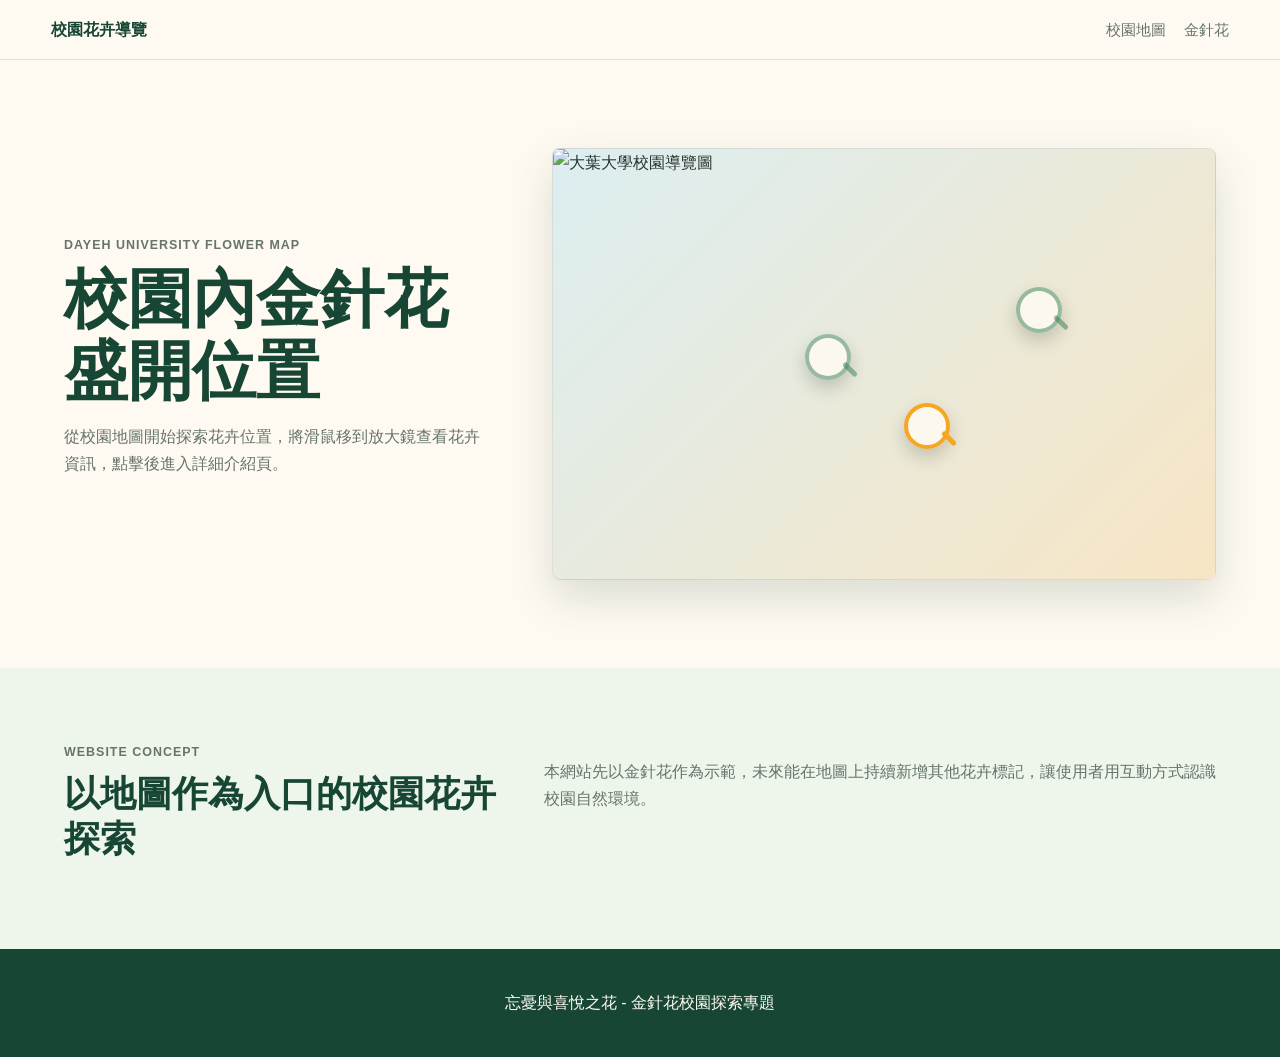
==== index.html @ 65c28535 "校園花卉網站 校園花卉網站" ====
<!DOCTYPE html>
<html lang="zh-Hant">
<head>
  <meta charset="UTF-8">
  <meta name="viewport" content="width=device-width, initial-scale=1.0">
  <title>校園花卉互動導覽</title>
  <link rel="stylesheet" href="style.css">
</head>
<body>
  <header class="site-header">
    <a class="brand" href="index.html">校園花卉導覽</a>
    <nav class="nav-links" aria-label="主要導覽">
      <a href="index.html">校園地圖</a>
      <a href="daylily.html">金針花</a>
    </nav>
  </header>

  <main>
    <section class="map-hero">
      <div class="map-intro">
        <p class="eyebrow">Dayeh University Flower Map</p>
        <h1>校園內金針花盛開位置</h1>
        <p>從校園地圖開始探索花卉位置，將滑鼠移到放大鏡查看花卉資訊，點擊後進入詳細介紹頁。</p>
      </div>

      <div class="map-stage" aria-label="校園花卉地圖">
        <!-- 圖片替換處：請將校園地圖圖片放到 images/campus-map.png，或修改下方 src。 -->
        <img class="campus-map" src="images/campus-map.png" alt="大葉大學校園導覽圖">

        <a class="flower-marker daylily-marker" href="daylily.html" aria-label="前往金針花介紹頁">
          <span class="marker-icon" aria-hidden="true"></span>
          <span class="tooltip-card">
            <!-- 圖片替換處：請將金針花照片放到 images/daylily-flower.jpg，或修改下方 src。 -->
            <img src="images/daylily-flower.jpg" alt="金針花照片">
            <strong>金針花</strong>
            <small>又稱忘憂草、黃花菜，象徵忘憂、喜悅與母愛。</small>
          </span>
        </a>

        <button class="flower-marker locked-marker marker-one" type="button" aria-label="未來花卉位置">
          <span class="marker-icon" aria-hidden="true"></span>
          <span class="tooltip-card text-only">
            <strong>預留花卉</strong>
            <small>未來可加入其他校園花卉介紹頁。</small>
          </span>
        </button>

        <button class="flower-marker locked-marker marker-two" type="button" aria-label="未來花卉位置">
          <span class="marker-icon" aria-hidden="true"></span>
          <span class="tooltip-card text-only">
            <strong>預留花卉</strong>
            <small>可新增花名、照片與介紹頁連結。</small>
          </span>
        </button>
      </div>
    </section>

    <section class="feature-band">
      <div>
        <p class="eyebrow">Website Concept</p>
        <h2>以地圖作為入口的校園花卉探索</h2>
      </div>
      <p>本網站先以金針花作為示範，未來能在地圖上持續新增其他花卉標記，讓使用者用互動方式認識校園自然環境。</p>
    </section>
  </main>

  <footer class="site-footer">
    <p>忘憂與喜悅之花 - 金針花校園探索專題</p>
  </footer>
</body>
</html>
---- style.css ----
:root {
  --sun: #f5a623;
  --leaf: #2f7d4f;
  --moss: #174734;
  --sky: #dceef1;
  --paper: #fffaf1;
  --clay: #d66f3f;
  --ink: #26322b;
  --muted: #66746c;
  --line: rgba(38, 50, 43, 0.14);
  --shadow: 0 18px 44px rgba(23, 71, 52, 0.16);
}

* {
  box-sizing: border-box;
}

html {
  scroll-behavior: smooth;
}

body {
  margin: 0;
  background: var(--paper);
  color: var(--ink);
  font-family: "Microsoft JhengHei", "Noto Sans TC", Arial, sans-serif;
  line-height: 1.7;
}

img {
  display: block;
  max-width: 100%;
}

a {
  color: inherit;
  text-decoration: none;
}

.site-header {
  position: sticky;
  top: 0;
  z-index: 20;
  display: flex;
  align-items: center;
  justify-content: space-between;
  gap: 24px;
  padding: 16px clamp(18px, 4vw, 56px);
  background: rgba(255, 250, 241, 0.92);
  border-bottom: 1px solid var(--line);
  backdrop-filter: blur(14px);
}

.brand {
  color: var(--moss);
  font-weight: 800;
  letter-spacing: 0;
}

.nav-links {
  display: flex;
  gap: 18px;
  color: var(--muted);
  font-size: 0.95rem;
}

.nav-links a:hover {
  color: var(--leaf);
}

.map-hero,
.flower-hero,
.ar-section {
  display: grid;
  grid-template-columns: minmax(260px, 0.78fr) minmax(320px, 1.22fr);
  gap: clamp(24px, 5vw, 64px);
  align-items: center;
  padding: clamp(32px, 7vw, 88px) clamp(18px, 5vw, 72px);
}

.map-intro h1,
.flower-hero h1,
.ar-copy h2 {
  margin: 8px 0 16px;
  color: var(--moss);
  font-size: clamp(2.1rem, 5vw, 4.4rem);
  line-height: 1.12;
}

.map-intro p,
.flower-hero p,
.ar-copy p,
.feature-band p,
.value-section p,
.info-grid p {
  color: var(--muted);
}

.eyebrow {
  margin: 0;
  color: var(--clay);
  font-size: 0.78rem;
  font-weight: 800;
  letter-spacing: 0.08em;
  text-transform: uppercase;
}

.map-stage {
  position: relative;
  min-height: 430px;
  overflow: hidden;
  border: 1px solid var(--line);
  border-radius: 8px;
  background:
    linear-gradient(135deg, rgba(220, 238, 241, 0.9), rgba(255, 250, 241, 0.96)),
    repeating-linear-gradient(90deg, rgba(245, 166, 35, 0.1) 0 4px, transparent 4px 78px);
  box-shadow: var(--shadow);
}

.campus-map {
  width: 100%;
  height: 100%;
  min-height: 430px;
  object-fit: cover;
}

.campus-map[src$=".png"] {
  background: linear-gradient(135deg, #dceef1, #f7e5c4);
}

.flower-marker {
  position: absolute;
  width: 46px;
  height: 46px;
  border: 0;
  border-radius: 50%;
  background: transparent;
  cursor: pointer;
}

.daylily-marker {
  left: 53%;
  top: 59%;
}

.marker-one {
  left: 38%;
  top: 43%;
}

.marker-two {
  left: 70%;
  top: 32%;
}

.marker-icon {
  position: absolute;
  inset: 0;
  border: 4px solid var(--sun);
  border-radius: 50%;
  background: rgba(255, 250, 241, 0.9);
  box-shadow: 0 8px 18px rgba(0, 0, 0, 0.18);
}

.marker-icon::after {
  content: "";
  position: absolute;
  width: 18px;
  height: 5px;
  right: -12px;
  bottom: 4px;
  border-radius: 4px;
  background: var(--sun);
  transform: rotate(45deg);
}

.locked-marker .marker-icon {
  border-color: rgba(47, 125, 79, 0.5);
}

.locked-marker .marker-icon::after {
  background: rgba(47, 125, 79, 0.5);
}

.tooltip-card {
  position: absolute;
  left: 50%;
  bottom: calc(100% + 12px);
  width: 210px;
  padding: 12px;
  border: 1px solid var(--line);
  border-radius: 8px;
  background: #fff;
  box-shadow: var(--shadow);
  opacity: 0;
  pointer-events: none;
  transform: translate(-50%, 8px);
  transition: 0.2s ease;
}

.tooltip-card img {
  width: 100%;
  aspect-ratio: 4 / 3;
  border-radius: 6px;
  object-fit: cover;
  background: linear-gradient(135deg, #f5a623, #2f7d4f);
}

.tooltip-card strong,
.tooltip-card small {
  display: block;
}

.tooltip-card strong {
  margin-top: 8px;
  color: var(--moss);
}

.tooltip-card small {
  color: var(--muted);
  line-height: 1.5;
}

.text-only {
  width: 180px;
}

.flower-marker:hover .tooltip-card,
.flower-marker:focus-visible .tooltip-card {
  opacity: 1;
  transform: translate(-50%, 0);
}

.feature-band,
.culture-section,
.value-section,
.info-grid {
  padding: clamp(34px, 6vw, 74px) clamp(18px, 5vw, 72px);
}

.feature-band {
  display: grid;
  grid-template-columns: minmax(260px, 0.8fr) minmax(280px, 1.2fr);
  gap: 32px;
  background: #eef6ec;
}

h2 {
  margin: 8px 0 14px;
  color: var(--moss);
  font-size: clamp(1.45rem, 3vw, 2.25rem);
  line-height: 1.25;
}

.flower-hero {
  background: linear-gradient(135deg, #fffaf1 0%, #eef6ec 100%);
}

.primary-button,
.secondary-button {
  display: inline-flex;
  align-items: center;
  justify-content: center;
  min-height: 44px;
  margin-top: 18px;
  padding: 10px 18px;
  border: 0;
  border-radius: 6px;
  cursor: pointer;
  font-weight: 800;
}

.primary-button {
  background: var(--leaf);
  color: #fff;
}

.secondary-button {
  background: #eef6ec;
  color: var(--moss);
}

.flower-photo-frame {
  overflow: hidden;
  border-radius: 8px;
  border: 1px solid var(--line);
  box-shadow: var(--shadow);
}

.flower-photo-frame img {
  width: 100%;
  aspect-ratio: 5 / 4;
  object-fit: cover;
  background: linear-gradient(135deg, #f5a623, #eef6ec 45%, #2f7d4f);
}

.info-grid,
.value-section {
  display: grid;
  grid-template-columns: repeat(2, minmax(0, 1fr));
  gap: 24px;
}

.info-grid article,
.value-section article,
.culture-cards article {
  border: 1px solid var(--line);
  border-radius: 8px;
  background: rgba(255, 255, 255, 0.72);
  padding: clamp(18px, 3vw, 28px);
}

.fact-list {
  display: grid;
  gap: 12px;
  padding: 0;
  list-style: none;
}

.fact-list li {
  display: grid;
  grid-template-columns: 64px 1fr;
  gap: 12px;
  color: var(--muted);
}

.fact-list span {
  color: var(--leaf);
  font-weight: 800;
}

.content-image {
  width: 100%;
  margin-top: 18px;
  aspect-ratio: 16 / 10;
  border-radius: 6px;
  object-fit: cover;
  background: linear-gradient(135deg, #dceef1, #f5a623, #2f7d4f);
}

.culture-section {
  background: #f7efe1;
}

.culture-cards {
  display: grid;
  grid-template-columns: repeat(4, minmax(0, 1fr));
  gap: 18px;
  margin-top: 26px;
}

.culture-cards h3 {
  margin: 0 0 8px;
  color: var(--clay);
}

.ar-section {
  background: #eaf5f5;
}

.game-progress {
  margin-top: 22px;
}

.progress-track {
  width: min(420px, 100%);
  height: 10px;
  margin-top: 8px;
  overflow: hidden;
  border-radius: 999px;
  background: rgba(23, 71, 52, 0.14);
}

.progress-fill {
  width: 0%;
  height: 100%;
  border-radius: inherit;
  background: var(--sun);
  transition: width 0.25s ease;
}

.phone-frame {
  width: min(360px, calc(100vw - 36px));
  max-width: 360px;
  min-height: 650px;
  margin-inline: auto;
  padding: 14px;
  border-radius: 32px;
  background: #1f2724;
  box-shadow: 0 24px 58px rgba(0, 0, 0, 0.24);
}

.phone-top {
  width: 90px;
  height: 7px;
  margin: 0 auto 12px;
  border-radius: 99px;
  background: #59645e;
}

.ar-view {
  position: relative;
  min-height: 590px;
  overflow: hidden;
  border-radius: 22px;
  background: linear-gradient(135deg, #dceef1, #f5a623 50%, #2f7d4f);
}

.ar-bg {
  position: absolute;
  inset: 0;
  width: 100%;
  height: 100%;
  object-fit: cover;
  opacity: 0.72;
}

.scan-grid {
  .ar-bg:not([src]),
  .ar-bg[src=""],
  .ar-bg[src$="daylily-ar-bg.jpg"] {
  opacity: 0;
}

  position: absolute;
  inset: 0;
  background-image:
    linear-gradient(rgba(255,255,255,0.18) 1px, transparent 1px),
    linear-gradient(90deg, rgba(255,255,255,0.18) 1px, transparent 1px);
  background-size: 38px 38px;
}

.petal {
  position: absolute;
  display: none;
  width: 78px;
  min-height: 44px;
  border: 2px solid #fff;
  border-radius: 999px 999px 999px 12px;
  background: var(--sun);
  color: #3a2a00;
  cursor: pointer;
  font-weight: 900;
  box-shadow: 0 10px 24px rgba(0, 0, 0, 0.22);
}

.ar-active .petal {
  display: block;
}

.petal-one {
  left: 12%;
  top: 23%;
}

.petal-two {
  right: 14%;
  top: 36%;
}

.petal-three {
  left: 18%;
  bottom: 29%;
}

.petal-four {
  right: 16%;
  bottom: 18%;
}

.petal.collected {
  display: none;
}

.ar-status {
  position: absolute;
  left: 16px;
  right: 16px;
  bottom: 16px;
  padding: 12px;
  border-radius: 8px;
  background: rgba(255, 250, 241, 0.92);
  color: var(--moss);
  font-weight: 800;
  font-size: 0.92rem;
  line-height: 1.45;
  word-break: keep-all;
  overflow-wrap: normal;
}

.quiz-modal {
  position: fixed;
  inset: 0;
  z-index: 40;
  display: none;
  align-items: center;
  justify-content: center;
  padding: 20px;
  background: rgba(23, 71, 52, 0.58);
}

.quiz-modal.open {
  display: flex;
}

.quiz-panel {
  width: min(520px, 100%);
  padding: clamp(20px, 4vw, 34px);
  border-radius: 8px;
  background: #fffaf1;
  box-shadow: var(--shadow);
}

.answer-list {
  display: grid;
  gap: 10px;
  margin-top: 18px;
}

.answer-list button {
  width: 100%;
  padding: 12px 14px;
  border: 1px solid var(--line);
  border-radius: 6px;
  background: #fff;
  color: var(--ink);
  cursor: pointer;
  text-align: left;
  font: inherit;
}

.answer-list button:hover {
  border-color: var(--leaf);
}

.quiz-feedback {
  min-height: 28px;
  color: var(--leaf);
  font-weight: 800;
}

.site-footer {
  padding: 24px clamp(18px, 5vw, 72px);
  background: var(--moss);
  color: #fffaf1;
  text-align: center;
}

.site-footer a {
  text-decoration: underline;
  text-underline-offset: 4px;
}

@media (max-width: 900px) {
  .map-hero,
  .flower-hero,
  .ar-section,
  .feature-band,
  .info-grid,
  .value-section {
    grid-template-columns: 1fr;
  }

  .culture-cards {
    grid-template-columns: repeat(2, minmax(0, 1fr));
  }

  .map-stage,
  .campus-map {
    min-height: 360px;
  }
}

@media (max-width: 560px) {
  .site-header {
    align-items: flex-start;
    flex-direction: column;
  }

  .nav-links {
    flex-wrap: wrap;
  }

  .culture-cards {
    grid-template-columns: 1fr;
  }

  .phone-frame {
     width: min(340px, calc(100vw - 36px));
    min-height: 560px;
  }

  .ar-view {
    min-height: 500px;
  }

  .tooltip-card {
    .petal {
    width: 68px;
    min-height: 40px;
    font-size: 0.88rem;
  }
    width: 170px;
  }
}
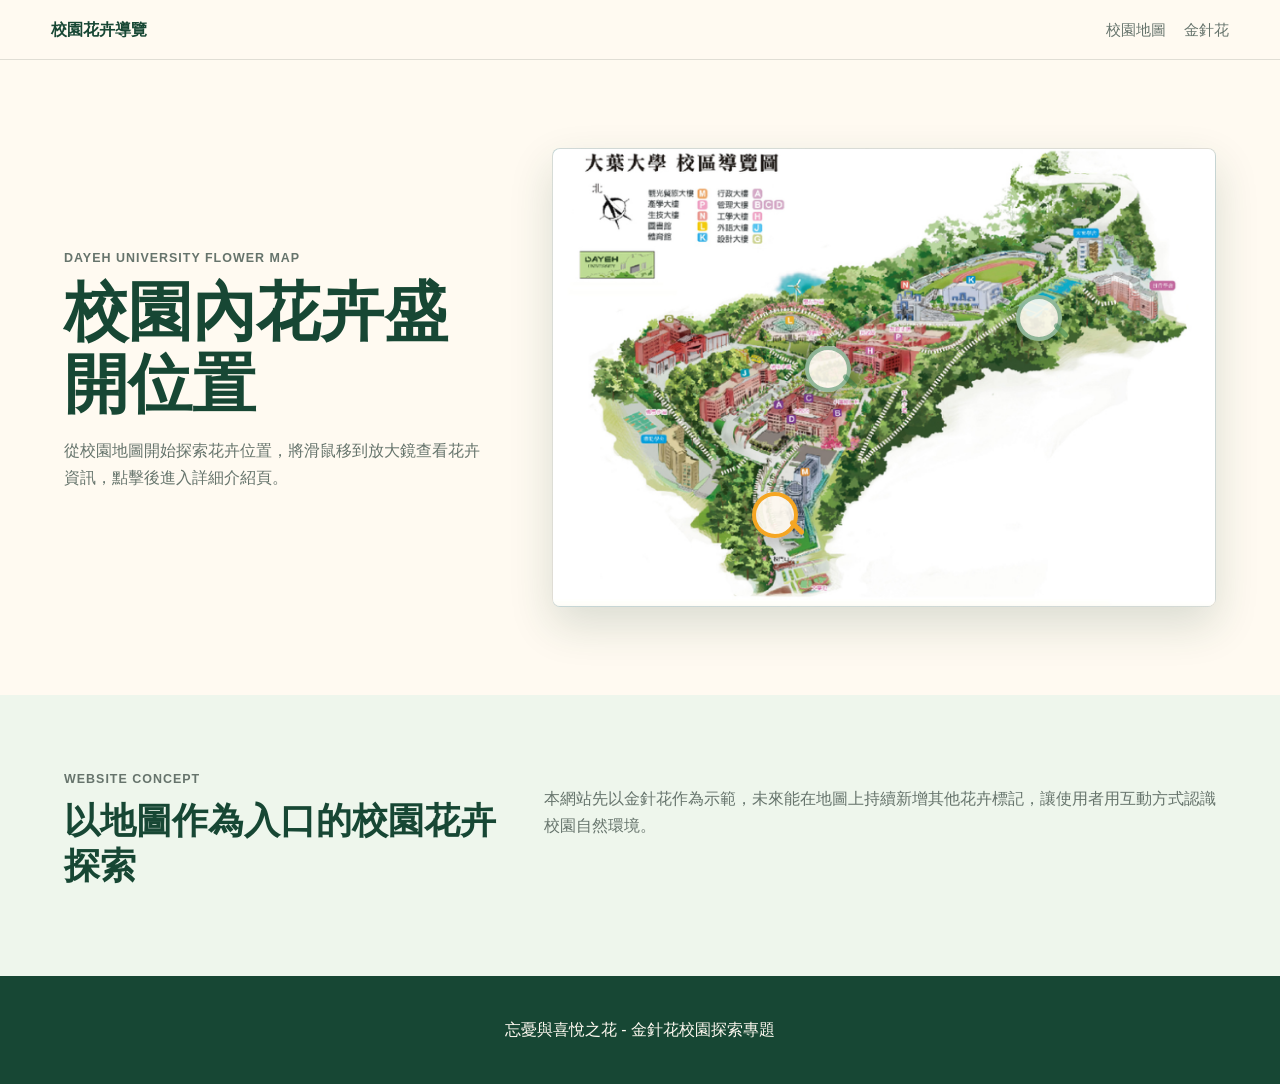
==== commit 6d92f702: "Update index.html" ====
--- a/index.html
+++ b/index.html
@@ -19,7 +19,7 @@
     <section class="map-hero">
       <div class="map-intro">
         <p class="eyebrow">Dayeh University Flower Map</p>
-        <h1>校園內金針花盛開位置</h1>
+        <h1>校園內花卉盛開位置</h1>
         <p>從校園地圖開始探索花卉位置，將滑鼠移到放大鏡查看花卉資訊，點擊後進入詳細介紹頁。</p>
       </div>
 
--- a/style.css
+++ b/style.css
@@ -139,8 +139,8 @@
 }
 
 .daylily-marker {
-  left: 53%;
-  top: 59%;
+  left: 30%;
+  top: 75%;
 }
 
 .marker-one {
@@ -294,6 +294,14 @@
   background: linear-gradient(135deg, #f5a623, #eef6ec 45%, #2f7d4f);
 }
 
+.daylily-model {
+  display: block;
+  width: 100%;
+  height: clamp(360px, 48vw, 560px);
+  background: linear-gradient(135deg, #f5a623, #eef6ec 45%, #2f7d4f);
+}
+
+
 .info-grid,
 .value-section {
   display: grid;
@@ -338,7 +346,8 @@
   background: linear-gradient(135deg, #dceef1, #f5a623, #2f7d4f);
 }
 
-.culture-section {
+.culture-section,
+.culture-detail-section {
   background: #f7efe1;
 }
 
@@ -349,9 +358,68 @@
   margin-top: 26px;
 }
 
-.culture-cards h3 {
+.culture-card,
+.culture-detail-list article {
+  display: block;
+  border: 1px solid var(--line);
+  border-radius: 8px;
+  background: rgba(255, 255, 255, 0.72);
+  padding: clamp(18px, 3vw, 28px);
+}
+
+.culture-card {
+  transition: transform 0.18s ease, border-color 0.18s ease, box-shadow 0.18s ease;
+}
+
+.culture-card:hover,
+.culture-card:focus-visible {
+  border-color: rgba(47, 125, 79, 0.45);
+  box-shadow: 0 14px 28px rgba(23, 71, 52, 0.12);
+  transform: translateY(-3px);
+}
+
+.culture-cards h3,
+.culture-detail-list h3 {
   margin: 0 0 8px;
   color: var(--clay);
+}
+
+.culture-detail-section {
+  padding: 0 clamp(18px, 5vw, 72px) clamp(34px, 6vw, 74px);
+  scroll-margin-top: 86px;
+}
+
+.culture-detail-list {
+  display: grid;
+  gap: 18px;
+  margin-top: 24px;
+}
+.culture-page {
+  min-height: calc(100vh - 73px);
+  padding: clamp(34px, 7vw, 88px) clamp(18px, 5vw, 72px);
+  background: linear-gradient(135deg, #fffaf1 0%, #eef6ec 100%);
+}
+
+.culture-page-card {
+  max-width: 860px;
+  margin: 0 auto;
+  padding: clamp(24px, 5vw, 48px);
+  border: 1px solid var(--line);
+  border-radius: 8px;
+  background: rgba(255, 255, 255, 0.78);
+  box-shadow: var(--shadow);
+}
+
+.culture-page-card h1 {
+  margin: 8px 0 20px;
+  color: var(--moss);
+  font-size: clamp(2rem, 5vw, 3.8rem);
+  line-height: 1.16;
+}
+
+.culture-page-card p {
+  color: var(--muted);
+  font-size: 1.05rem;
 }
 
 .ar-section {
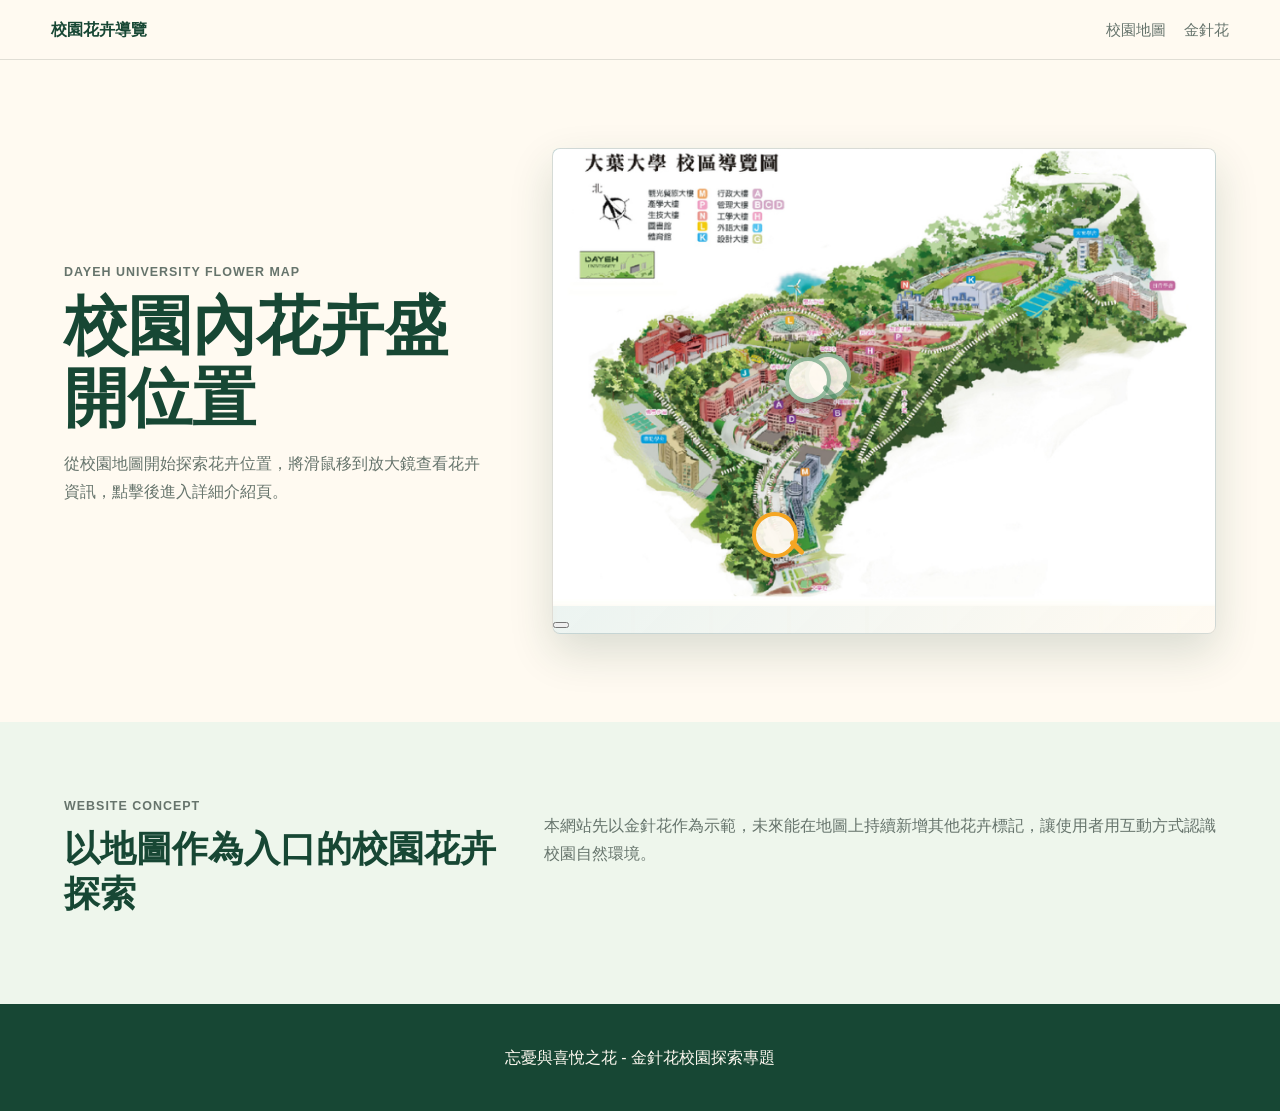
==== commit d59b619f: "花卉增加 index.html" ====
--- a/index.html
+++ b/index.html
@@ -37,21 +37,25 @@
           </span>
         </a>
 
-        <button class="flower-marker locked-marker marker-one" type="button" aria-label="未來花卉位置">
+        <button class="flower-marker locked-marker Cordyline-fruticosa-marker" href="Cordyline-fruticosa.html" aria-label="前往朱蕉介紹頁">
           <span class="marker-icon" aria-hidden="true"></span>
           <span class="tooltip-card text-only">
-            <strong>預留花卉</strong>
-            <small>未來可加入其他校園花卉介紹頁。</small>
+
+            <img src="images/Cordyline-fruticosa.jpg" alt="朱蕉照片">
+            <strong>朱蕉</strong>
+            <small></small>
           </span>
         </button>
 
-        <button class="flower-marker locked-marker marker-two" type="button" aria-label="未來花卉位置">
+        <button class="flower-marker locked-marker Cattleya-hybrid-marker" href="Cattleya-hybrid.html" aria-label="前往橘紅系嘉德麗雅蘭介紹頁">
           <span class="marker-icon" aria-hidden="true"></span>
           <span class="tooltip-card text-only">
-            <strong>預留花卉</strong>
-            <small>可新增花名、照片與介紹頁連結。</small>
+
+            <img src="images/Cattleya-hybrid.jpg" alt="橘紅系嘉德麗雅蘭照片">
+            <strong>橘紅系嘉德麗雅蘭</strong>
+            <small></small>
           </span>
-        </button>
+        <button>
       </div>
     </section>
 
--- a/style.css
+++ b/style.css
@@ -130,6 +130,7 @@
 
 .flower-marker {
   position: absolute;
+  z-index: 1;
   width: 46px;
   height: 46px;
   border: 0;
@@ -138,23 +139,29 @@
   cursor: pointer;
 }
 
+.flower-marker:hover,
+.flower-marker:focus-visible {
+  z-index: 10;
+}
+
 .daylily-marker {
   left: 30%;
   top: 75%;
 }
 
-.marker-one {
+.Cattleya-hybrid-marker {
+  left: 35%;
+  top: 43%;
+}
+
+.Cordyline-fruticosa-marker {
   left: 38%;
-  top: 43%;
-}
-
-.marker-two {
-  left: 70%;
-  top: 32%;
+  top: 42%;
 }
 
 .marker-icon {
   position: absolute;
+  z-index: 1;
   inset: 0;
   border: 4px solid var(--sun);
   border-radius: 50%;
@@ -184,6 +191,7 @@
 
 .tooltip-card {
   position: absolute;
+  z-index: 2;
   left: 50%;
   bottom: calc(100% + 12px);
   width: 210px;
@@ -389,6 +397,10 @@
   scroll-margin-top: 86px;
 }
 
+.culture-section {
+  scroll-margin-top: 86px;
+}
+
 .culture-detail-list {
   display: grid;
   gap: 18px;
@@ -424,6 +436,198 @@
 
 .ar-section {
   background: #eaf5f5;
+}
+
+.legacy-ar-section {
+  display: none;
+}
+
+.immersive-section {
+  padding: clamp(34px, 6vw, 74px) clamp(18px, 5vw, 72px);
+  background: #eaf5f5;
+}
+
+.immersive-copy {
+  max-width: 820px;
+  margin-bottom: 28px;
+}
+
+.immersive-copy h2 {
+  margin-bottom: 12px;
+}
+
+.immersive-copy p:not(.eyebrow) {
+  color: var(--muted);
+}
+
+.immersive-layout {
+  display: grid;
+  grid-template-columns: minmax(0, 1.35fr) minmax(280px, 0.65fr);
+  gap: 24px;
+  align-items: stretch;
+}
+
+.immersive-viewer {
+  position: relative;
+  min-height: 520px;
+  overflow: auto hidden;
+  border: 1px solid var(--line);
+  border-radius: 8px;
+  background: #1f2724;
+  box-shadow: var(--shadow);
+  cursor: grab;
+  scrollbar-width: thin;
+}
+
+.immersive-viewer:active {
+  cursor: grabbing;
+}
+
+.immersive-viewer img {
+  width: max(100%, 1700px);
+  height: 520px;
+  max-width: none;
+  object-fit: cover;
+  user-select: none;
+  -webkit-user-drag: none;
+}
+
+.drag-hint {
+  position: sticky;
+  left: 16px;
+  top: 16px;
+  z-index: 2;
+  display: inline-flex;
+  padding: 8px 12px;
+  border-radius: 999px;
+  background: rgba(255, 250, 241, 0.92);
+  color: var(--moss);
+  font-size: 0.88rem;
+  font-weight: 800;
+}
+
+.hotspot {
+  position: absolute;
+  z-index: 3;
+  min-width: 58px;
+  min-height: 58px;
+  border: 3px solid #fff;
+  border-radius: 999px;
+  background: var(--sun);
+  color: #3a2a00;
+  cursor: pointer;
+  font-weight: 900;
+  box-shadow: 0 12px 26px rgba(0, 0, 0, 0.26);
+}
+
+.hotspot:hover,
+.hotspot:focus-visible,
+.hotspot.active {
+  background: var(--leaf);
+  color: #fff;
+}
+
+.hotspot-flower {
+  left: 76%;
+  top: 52%;
+}
+
+.hotspot-bud {
+  left: 68%;
+  top: 64%;
+}
+
+.hotspot-leaf {
+  left: 82%;
+  top: 72%;
+}
+
+.hotspot-place {
+  left: 42%;
+  top: 30%;
+}
+
+.immersive-panel {
+  display: flex;
+  flex-direction: column;
+  min-height: 520px;
+  padding: clamp(18px, 3vw, 28px);
+  border: 1px solid var(--line);
+  border-radius: 8px;
+  background: rgba(255, 255, 255, 0.78);
+  box-shadow: var(--shadow);
+}
+
+.immersive-panel h3 {
+  margin: 8px 0 12px;
+  color: var(--moss);
+  font-size: 1.55rem;
+  line-height: 1.25;
+}
+
+.immersive-panel p:not(.eyebrow) {
+  color: var(--muted);
+}
+
+.immersive-panel img {
+  width: 100%;
+  margin-top: auto;
+  aspect-ratio: 4 / 3;
+  border-radius: 6px;
+  object-fit: cover;
+}
+
+.scene-strip {
+  display: flex;
+  gap: 10px;
+  margin-top: 18px;
+  overflow-x: auto;
+  padding-bottom: 6px;
+}
+
+.scene-strip button {
+  flex: 0 0 auto;
+  min-height: 40px;
+  padding: 8px 14px;
+  border: 1px solid rgba(47, 125, 79, 0.26);
+  border-radius: 999px;
+  background: #fff;
+  color: var(--moss);
+  cursor: pointer;
+  font-weight: 800;
+}
+
+.scene-strip button:hover,
+.scene-strip button.active {
+  background: var(--leaf);
+  color: #fff;
+}
+
+.immersive-gallery {
+  display: grid;
+  grid-template-columns: repeat(4, minmax(0, 1fr));
+  gap: 16px;
+  margin-top: 24px;
+}
+
+.immersive-gallery figure {
+  margin: 0;
+  overflow: hidden;
+  border: 1px solid var(--line);
+  border-radius: 8px;
+  background: rgba(255, 255, 255, 0.78);
+}
+
+.immersive-gallery img {
+  width: 100%;
+  aspect-ratio: 4 / 3;
+  object-fit: cover;
+}
+
+.immersive-gallery figcaption {
+  padding: 10px 12px;
+  color: var(--moss);
+  font-weight: 800;
 }
 
 .game-progress {
@@ -633,6 +837,18 @@
     grid-template-columns: repeat(2, minmax(0, 1fr));
   }
 
+  .immersive-layout {
+    grid-template-columns: 1fr;
+  }
+
+  .immersive-panel {
+    min-height: auto;
+  }
+
+  .immersive-gallery {
+    grid-template-columns: repeat(2, minmax(0, 1fr));
+  }
+
   .map-stage,
   .campus-map {
     min-height: 360px;
@@ -653,6 +869,25 @@
     grid-template-columns: 1fr;
   }
 
+  .immersive-viewer {
+    min-height: 420px;
+  }
+
+  .immersive-viewer img {
+    width: 1200px;
+    height: 420px;
+  }
+
+  .hotspot {
+    min-width: 50px;
+    min-height: 50px;
+    font-size: 0.82rem;
+  }
+
+  .immersive-gallery {
+    grid-template-columns: 1fr;
+  }
+
   .phone-frame {
      width: min(340px, calc(100vw - 36px));
     min-height: 560px;
@@ -663,10 +898,10 @@
   }
 
   .tooltip-card {
-    .petal {
-    width: 68px;
-    min-height: 40px;
-    font-size: 0.88rem;
+  .petal {
+  width: 68px;
+  min-height: 40px;
+  font-size: 0.88rem;
   }
     width: 170px;
   }
